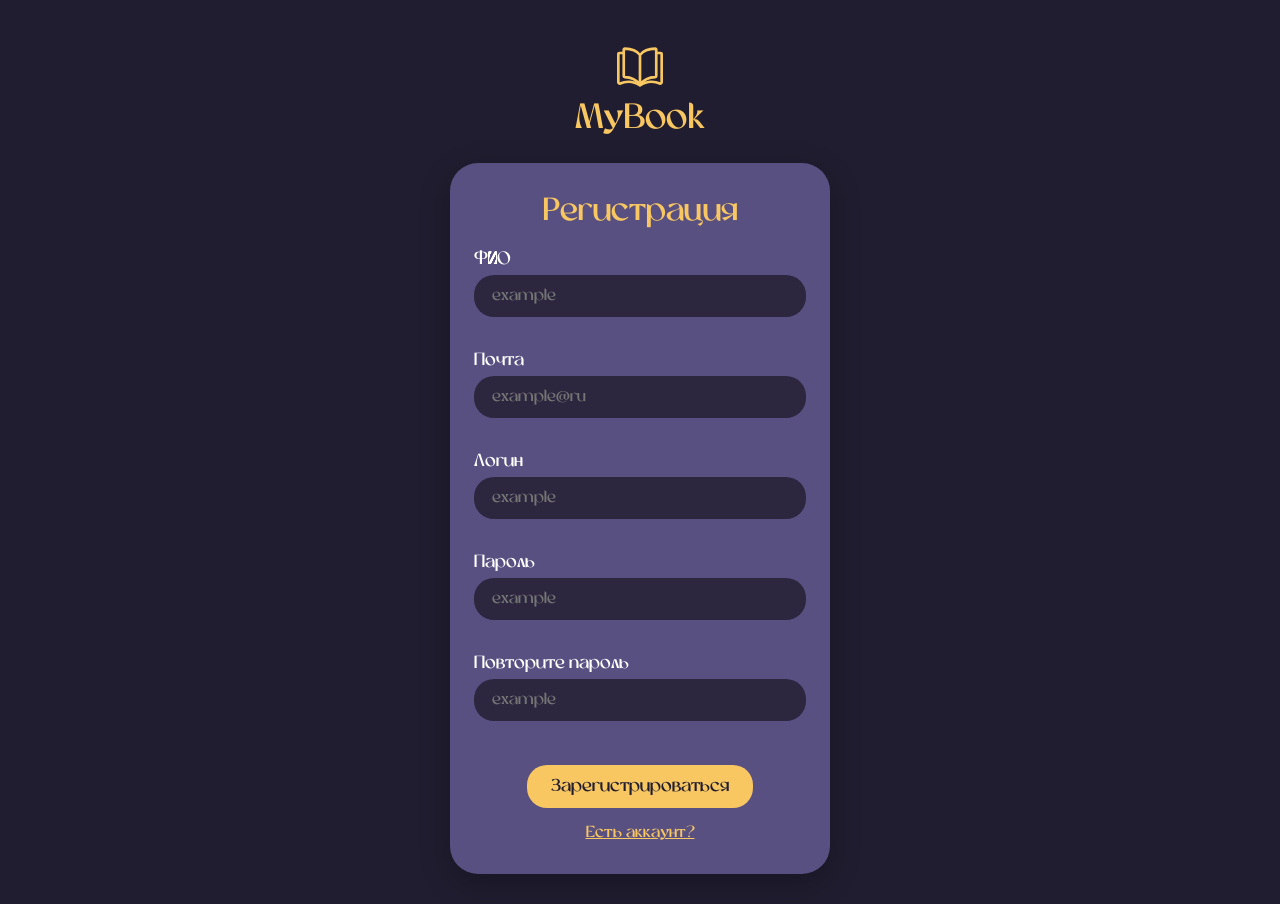
==== pages/sign-up.html @ 931785cc "Add files via upload" ====
<!DOCTYPE html>
<html lang="ru">
<head>
    <meta charset="UTF-8">
    <meta name="viewport" content="width=device-width, initial-scale=1.0">
    <title>Регистрация</title>
    <link rel="stylesheet" href="../styles/sign-up-styles.css">
</head>
<body>
    <header>
        <img src="../assets/images/logo.svg" alt="Логотип">
        <h1>MyBook</h1>
    </header>
    <main>
        <form id="registerForm" novalidate>
            <legend>Регистрация</legend>

            <label>ФИО
                <input id="fullName" type="text" placeholder="example">
                <span class="error-message" id="fullNameError"></span>
            </label>

            <label>Почта
                <input id="email" type="email" placeholder="example@ru">
                <span class="error-message" id="emailError"></span>
            </label>

            <label>Логин
                <input id="login" type="text" placeholder="example">
                <span class="error-message" id="loginError"></span>
            </label>

            <label>Пароль
                <input id="password" type="password" placeholder="example">
                <span class="error-message" id="passwordError"></span>
            </label>

            <label>Повторите пароль
                <input id="confirmPassword" type="password" placeholder="example">
                <span class="error-message" id="confirmPasswordError"></span>
            </label>

            <button type="submit" id="but">Зарегистрироваться</button>
            <a href="sign-in.html">Есть аккаунт?</a>
        </form>
    </main>

    <script>
        const form = document.getElementById('registerForm');
        const fullNameInput = document.getElementById('fullName');
        const emailInput = document.getElementById('email');
        const loginInput = document.getElementById('login');
        const passwordInput = document.getElementById('password');
        const confirmPasswordInput = document.getElementById('confirmPassword');

        form.addEventListener('submit', function (event) {
            event.preventDefault();

            document.getElementById('fullNameError').textContent = '';
            document.getElementById('emailError').textContent = '';
            document.getElementById('loginError').textContent = '';
            document.getElementById('passwordError').textContent = '';
            document.getElementById('confirmPasswordError').textContent = '';

            let hasErrors = false;

            if (fullNameInput.value.trim() === '') {
                document.getElementById('fullNameError').textContent = 'Заполните ФИО';
                hasErrors = true;
            }

            if (loginInput.value.trim() === '') {
                document.getElementById('loginError').textContent = 'Заполните логин';
                hasErrors = true;
            }

            if (emailInput.value.trim() === '') {
                document.getElementById('emailError').textContent = 'Заполните почту';
                hasErrors = true;
            } else if (!emailInput.value.includes('@') || !emailInput.value.includes('.')) {
               
                document.getElementById('emailError').textContent = 'Введите корректную почту (например, example@mail.ru)';
                hasErrors = true;
            }

            if (passwordInput.value === '') {
                document.getElementById('passwordError').textContent = 'Заполните пароль';
                hasErrors = true;
            } else if (passwordInput.value.length < 8) {
               
                document.getElementById('passwordError').textContent = 'Пароль должен содержать минимум 8 символов';
                hasErrors = true;
            }

            if (confirmPasswordInput.value === '') {
                document.getElementById('confirmPasswordError').textContent = 'Повторите пароль';
                hasErrors = true;
            } else if (passwordInput.value !== confirmPasswordInput.value) {
                
                document.getElementById('confirmPasswordError').textContent = 'Пароли не совпадают';
                hasErrors = true;
            }

           
            if (hasErrors) {
                return;
            }

          
            alert('Регистрация прошла успешно!');
            window.location.href = '../../index.html';
        });
    </script>
</body>
</html>
---- styles/sign-up-styles.css ----
@font-face {
    font-family: "Eugusto";
    src: url(../assets/fonts/EugustoFreePersonalUse-Regular.otf);
}

* {
    box-sizing: border-box;
    margin: 0;
    padding: 0;
}

body {
    background-color: #201D30;
    font-family: "Eugusto", serif, sans-serif;
    color: #FFFFFF;
    min-height: 100vh;
    display: flex;
    flex-direction: column;
    align-items: center;
    padding: 40px 16px 30px;
}

header {
    display: flex;
    flex-direction: column;
    align-items: center;
    justify-content: center;
    margin-bottom: 24px;
    text-align: center;
}

header img {
    width: 52px;
    height: auto;
    margin-bottom: 8px;
}

h1 {
    color: #F8C761;
    font-weight: normal;
    font-size: 2.2rem;
    letter-spacing: 0.5px;
}

main {
    width: 100%;
    max-width: 380px;
}

#registerForm {
    background-color: #595082;
    border-radius: 28px;
    padding: 32px 24px;
    display: flex;
    flex-direction: column;
    align-items: center;
    box-shadow: 0 10px 30px rgba(0, 0, 0, 0.25);
}

legend {
    color: #F8C761;
    font-size: 2rem;
    text-align: center;
    margin-bottom: 20px;
    font-weight: normal;
}

label {
    display: flex;
    flex-direction: column;
    width: 100%;
    font-size: 1.1rem;
    color: #FFFFFF;
    margin-bottom: 12px;
    gap: 6px;
}

input {
    background-color: #2C263F;
    border: none;
    border-radius: 20px;
    padding: 12px 18px;
    color: #FFFFFF;
    font-family: inherit;
    font-size: 1rem;
    outline: none;
    transition: box-shadow 0.2s ease;
}

input:focus {
    box-shadow: 0 0 0 2px #F8C761;
}

.error-message {
    color: #FF8B8B;
    font-size: 0.85rem;
    min-height: 16px;
    padding-left: 10px;
}

#but {
    background-color: #F8C761;
    color: #201D30;
    border: none;
    border-radius: 20px;
    padding: 12px 24px;
    font-family: inherit;
    font-size: 1.1rem;
    cursor: pointer;
    margin-top: 10px;
    margin-bottom: 16px;
    transition: transform 0.15s ease, background-color 0.2s ease;
}

#but:hover {
    background-color: #e5b44f;
}


a {
    color: #F8C761;
    text-decoration: underline;
    font-size: 1rem;
    transition: opacity 0.2s ease;
}

a:hover {
    opacity: 0.85;
}

@media (max-width: 360px) {
    body {
        padding: 20px 10px 20px;
    }

    #registerForm {
        padding: 20px 16px;
        border-radius: 22px;
    }

    h1 {
        font-size: 1.8rem;
    }

    legend {
        font-size: 1.6rem;
        margin-bottom: 16px;
    }

    label {
        font-size: 1rem;
        margin-bottom: 10px;
    }

    input {
        padding: 10px 14px;
        font-size: 0.95rem;
    }

    #but {
        width: 100%;
        padding: 12px 0;
    }
}
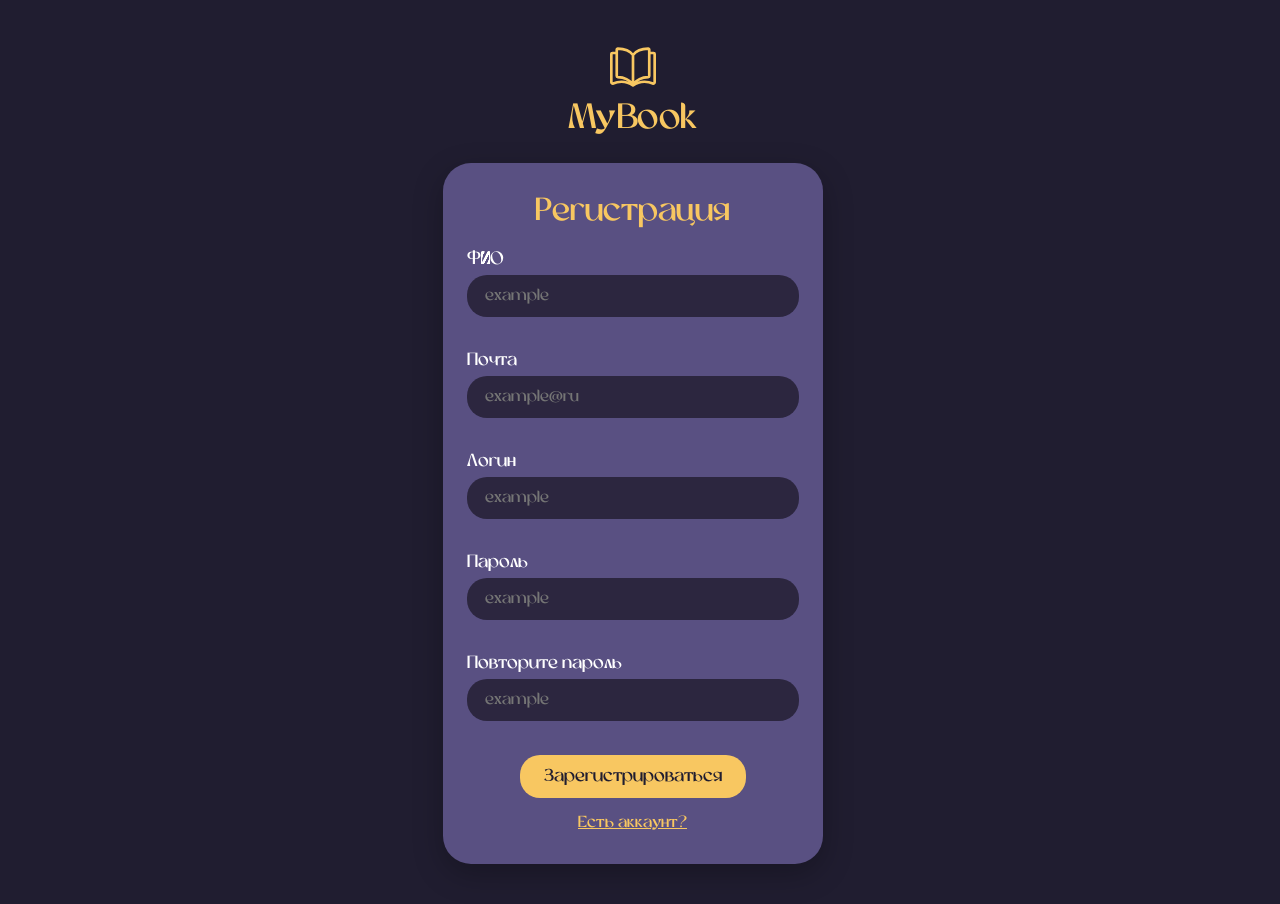
==== commit 39907c00: "Update sign-up.html" ====
--- a/pages/sign-up.html
+++ b/pages/sign-up.html
@@ -108,8 +108,8 @@
 
           
             alert('Регистрация прошла успешно!');
-            window.location.href = '../../index.html';
+            window.location.href = '../index.html';
         });
     </script>
 </body>
-</html>+</html>
--- a/styles/sign-up-styles.css
+++ b/styles/sign-up-styles.css
@@ -9,6 +9,10 @@
     padding: 0;
 }
 
+html {
+    scrollbar-gutter: stable;
+}
+
 body {
     background-color: #201D30;
     font-family: "Eugusto", serif, sans-serif;
@@ -17,7 +21,8 @@
     display: flex;
     flex-direction: column;
     align-items: center;
-    padding: 40px 16px 30px;
+    justify-content: center; /* Центрируем форму строго по вертикали */
+    padding: 40px 16px;
 }
 
 header {
@@ -44,7 +49,7 @@
 
 main {
     width: 100%;
-    max-width: 380px;
+    max-width: 380px; /* Фиксированный размер контентного блока */
 }
 
 #registerForm {
@@ -55,6 +60,8 @@
     flex-direction: column;
     align-items: center;
     box-shadow: 0 10px 30px rgba(0, 0, 0, 0.25);
+    width: 100%;
+    min-height: 460px; /* Одинаковая высота с формой входа */
 }
 
 legend {
@@ -107,7 +114,7 @@
     font-family: inherit;
     font-size: 1.1rem;
     cursor: pointer;
-    margin-top: 10px;
+    margin-top: auto; /* Прижимает кнопку к низу карточки */
     margin-bottom: 16px;
     transition: transform 0.15s ease, background-color 0.2s ease;
 }
@@ -115,7 +122,6 @@
 #but:hover {
     background-color: #e5b44f;
 }
-
 
 a {
     color: #F8C761;
@@ -128,14 +134,21 @@
     opacity: 0.85;
 }
 
+@media (max-width: 400px) {
+    main {
+        max-width: 100%;
+    }
+}
+
 @media (max-width: 360px) {
     body {
-        padding: 20px 10px 20px;
+        padding: 20px 10px;
     }
 
     #registerForm {
         padding: 20px 16px;
         border-radius: 22px;
+        min-height: auto;
     }
 
     h1 {
